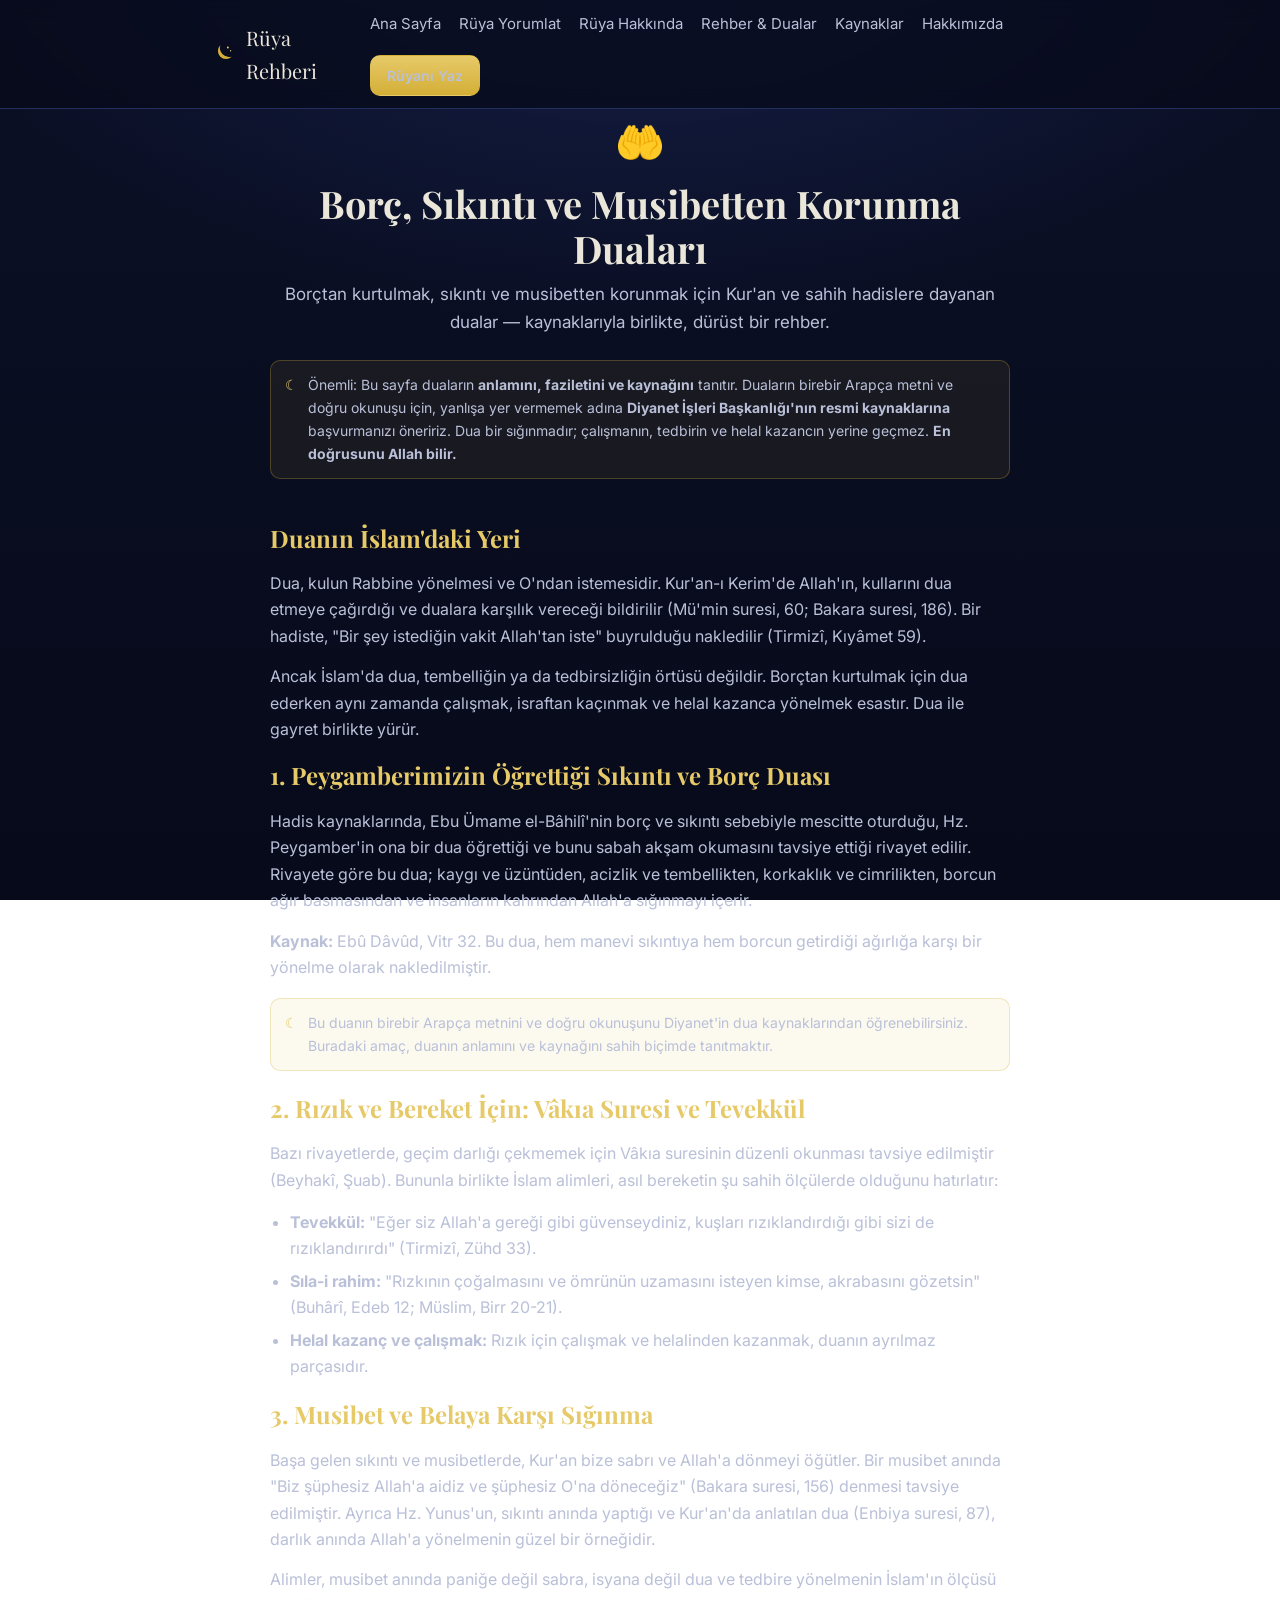
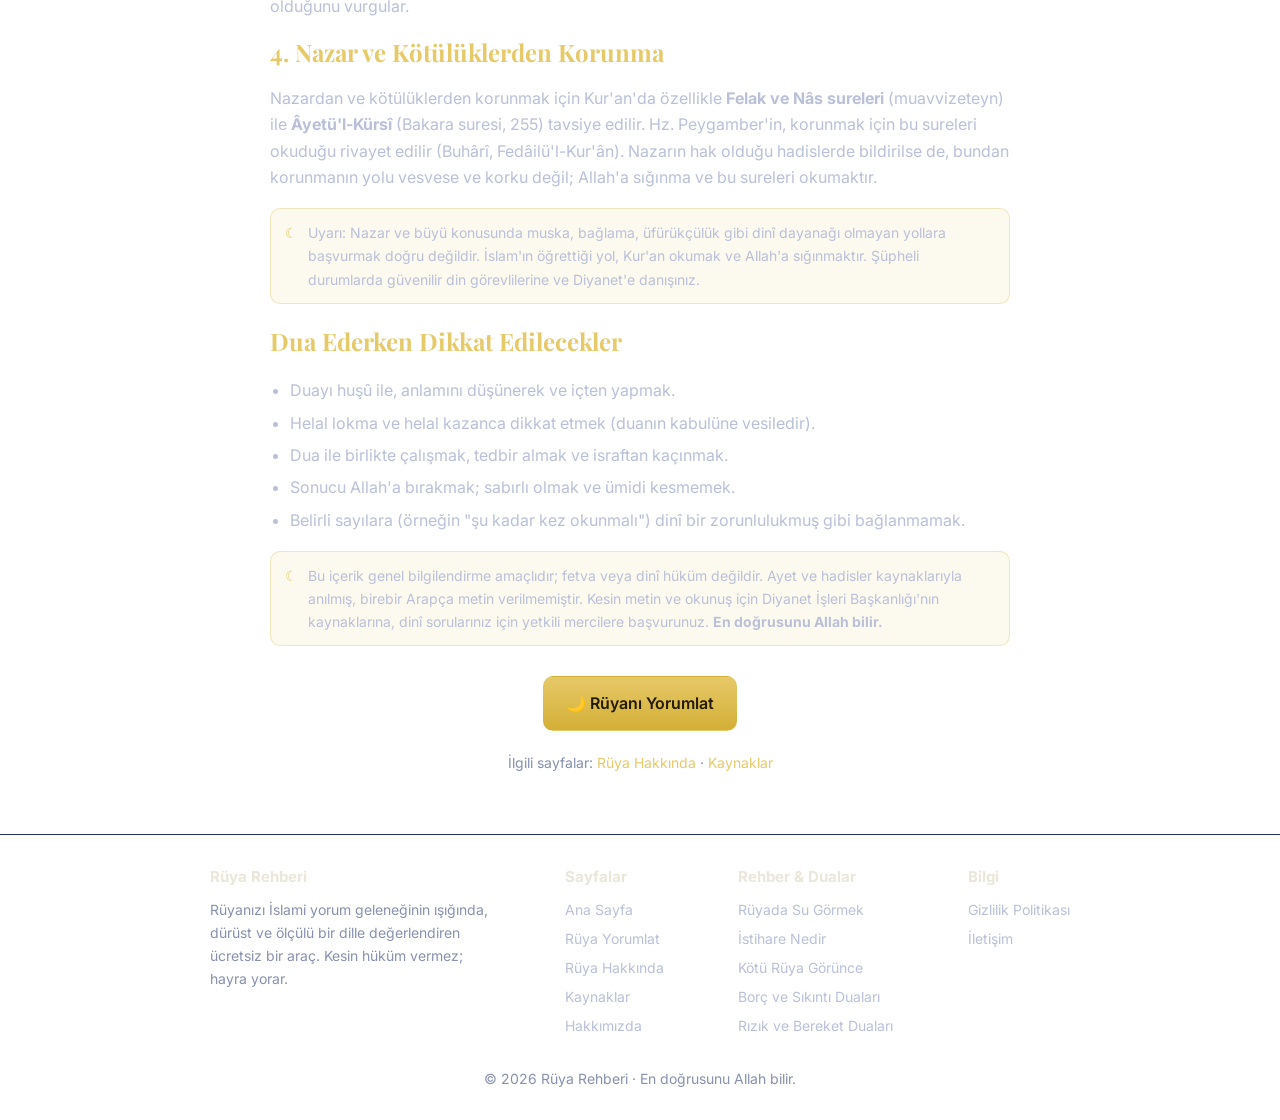
==== public/borctan-sikintidan-kurtulma-dualari.html @ 3b97206a "Add files via upload İçerik ekleme: 5 rehber/dua sayfası + hub + sitemap" ====
<!DOCTYPE html>
<html lang="tr">
<head>
<meta charset="UTF-8" />
<meta name="viewport" content="width=device-width, initial-scale=1" />
<title>Borç, Sıkıntı ve Musibetten Korunma Duaları — Kaynaklı Rehber | Rüya Rehberi</title>
<meta name="description" content="Borçtan kurtulmak, sıkıntı ve musibetten korunmak için Kur'an ve sahih hadislere dayanan dualar. Kaynaklarıyla birlikte, dürüst ve güvenilir bir rehber." />
<meta name="theme-color" content="#070a1a" />
<link rel="canonical" href="https://islamiruyarehberi.com/borctan-sikintidan-kurtulma-dualari.html" />
<meta property="og:type" content="article" />
<meta property="og:locale" content="tr_TR" />
<meta property="og:site_name" content="Rüya Rehberi" />
<meta property="og:title" content="Borç, Sıkıntı ve Musibetten Korunma Duaları" />
<meta property="og:description" content="Borçtan kurtulmak, sıkıntı ve musibetten korunmak için Kur'an ve sahih hadislere dayanan dualar, kaynaklarıyla." />
<meta property="og:url" content="https://islamiruyarehberi.com/borctan-sikintidan-kurtulma-dualari.html" />
<meta property="og:image" content="https://islamiruyarehberi.com/og-image.png" />
<meta name="twitter:card" content="summary_large_image" />
<meta name="twitter:title" content="Borç, Sıkıntı ve Musibetten Korunma Duaları" />
<meta name="twitter:description" content="Kur'an ve sahih hadislere dayanan, kaynaklı dua rehberi." />
<meta name="twitter:image" content="https://islamiruyarehberi.com/og-image.png" />
<link rel="icon" href="/favicon.svg" type="image/svg+xml" />
<link rel="icon" href="/favicon.ico" sizes="any" />
<link rel="apple-touch-icon" href="/apple-touch-icon.png" />
<link rel="manifest" href="/site.webmanifest" />
<link rel="preconnect" href="https://fonts.googleapis.com" />
<link rel="preconnect" href="https://fonts.gstatic.com" crossorigin />
<link href="https://fonts.googleapis.com/css2?family=Playfair+Display:wght@500;600;700&family=Inter:wght@400;500;600&display=swap" rel="stylesheet" />
<link rel="stylesheet" href="style.css" />
<script type="application/ld+json">
{
  "@context": "https://schema.org",
  "@type": "FAQPage",
  "mainEntity": [
    {
      "@type": "Question",
      "name": "Borçtan kurtulmak için Peygamberimizin öğrettiği dua var mıdır?",
      "acceptedAnswer": {
        "@type": "Answer",
        "text": "Evet. Hz. Peygamber'in, borç ve sıkıntı içindeki sahabi Ebu Ümame'ye bir dua öğrettiği, bunu sabah akşam okumasını tavsiye ettiği rivayet edilir (Ebu Davud, Vitr 32). Bu dua, kaygı ve üzüntüden Allah'a sığınmayı, borcun ağırlığından kurtulmayı içerir."
      }
    },
    {
      "@type": "Question",
      "name": "Rızık ve bereket için hangi sure okunur?",
      "acceptedAnswer": {
        "@type": "Answer",
        "text": "Rızık ve bereketle ilgili olarak Vâkıa suresinin okunmasını tavsiye eden rivayetler nakledilmiştir. Ancak asıl olan; helal kazanç, çalışmak, tevekkül ve sıla-i rahimdir. Dua bunların yerine değil, yanında bir sığınmadır."
      }
    },
    {
      "@type": "Question",
      "name": "Dua okuyunca borç kesin biter mi?",
      "acceptedAnswer": {
        "@type": "Answer",
        "text": "Dua bir sığınma ve yönelmedir; sihirli bir garanti değildir. İslam'da dua ile birlikte çalışmak, tedbir almak ve helal yollara başvurmak esastır. Sonucu veren Allah'tır; kula düşen hem dua etmek hem gayret göstermektir."
      }
    }
  ]
}
</script>
</head>
<body>
<a href="#ana-icerik" class="skip-link">İçeriğe atla</a>

<main id="ana-icerik" class="container" style="max-width:780px;">
  <div style="text-align:center;font-size:40px;margin-bottom:6px;" aria-hidden="true">🤲</div>
  <h1 class="page-title" style="text-align:center;">Borç, Sıkıntı ve Musibetten Korunma Duaları</h1>
  <p class="lead" style="text-align:center;">
    Borçtan kurtulmak, sıkıntı ve musibetten korunmak için Kur'an ve sahih
    hadislere dayanan dualar — kaynaklarıyla birlikte, dürüst bir rehber.
  </p>

  <div class="disclaimer" style="margin:18px 0 30px;">
    <span class="i" aria-hidden="true">☾</span>
    <span>
      Önemli: Bu sayfa duaların <strong>anlamını, faziletini ve kaynağını</strong>
      tanıtır. Duaların birebir Arapça metni ve doğru okunuşu için, yanlışa yer
      vermemek adına <strong>Diyanet İşleri Başkanlığı'nın resmi kaynaklarına</strong>
      başvurmanızı öneririz. Dua bir sığınmadır; çalışmanın, tedbirin ve helal
      kazancın yerine geçmez. <strong>En doğrusunu Allah bilir.</strong>
    </span>
  </div>

  <section class="section prose">
    <h2>Duanın İslam'daki Yeri</h2>
    <p>
      Dua, kulun Rabbine yönelmesi ve O'ndan istemesidir. Kur'an-ı Kerim'de
      Allah'ın, kullarını dua etmeye çağırdığı ve dualara karşılık vereceği
      bildirilir (Mü'min suresi, 60; Bakara suresi, 186). Bir hadiste, "Bir şey
      istediğin vakit Allah'tan iste" buyrulduğu nakledilir (Tirmizî, Kıyâmet 59).
    </p>
    <p>
      Ancak İslam'da dua, tembelliğin ya da tedbirsizliğin örtüsü değildir.
      Borçtan kurtulmak için dua ederken aynı zamanda çalışmak, israftan
      kaçınmak ve helal kazanca yönelmek esastır. Dua ile gayret birlikte
      yürür.
    </p>

    <h2>1. Peygamberimizin Öğrettiği Sıkıntı ve Borç Duası</h2>
    <p>
      Hadis kaynaklarında, Ebu Ümame el-Bâhilî'nin borç ve sıkıntı sebebiyle
      mescitte oturduğu, Hz. Peygamber'in ona bir dua öğrettiği ve bunu sabah
      akşam okumasını tavsiye ettiği rivayet edilir. Rivayete göre bu dua;
      kaygı ve üzüntüden, acizlik ve tembellikten, korkaklık ve cimrilikten,
      borcun ağır basmasından ve insanların kahrından Allah'a sığınmayı içerir.
    </p>
    <p>
      <strong>Kaynak:</strong> Ebû Dâvûd, Vitr 32. Bu dua, hem manevi sıkıntıya
      hem borcun getirdiği ağırlığa karşı bir yönelme olarak nakledilmiştir.
    </p>
    <div class="disclaimer">
      <span class="i" aria-hidden="true">☾</span>
      <span>
        Bu duanın birebir Arapça metnini ve doğru okunuşunu Diyanet'in dua
        kaynaklarından öğrenebilirsiniz. Buradaki amaç, duanın anlamını ve
        kaynağını sahih biçimde tanıtmaktır.
      </span>
    </div>

    <h2>2. Rızık ve Bereket İçin: Vâkıa Suresi ve Tevekkül</h2>
    <p>
      Bazı rivayetlerde, geçim darlığı çekmemek için Vâkıa suresinin düzenli
      okunması tavsiye edilmiştir (Beyhakî, Şuab). Bununla birlikte İslam
      alimleri, asıl bereketin şu sahih ölçülerde olduğunu hatırlatır:
    </p>
    <ul>
      <li>
        <strong>Tevekkül:</strong> "Eğer siz Allah'a gereği gibi güvenseydiniz,
        kuşları rızıklandırdığı gibi sizi de rızıklandırırdı" (Tirmizî, Zühd 33).
      </li>
      <li>
        <strong>Sıla-i rahim:</strong> "Rızkının çoğalmasını ve ömrünün uzamasını
        isteyen kimse, akrabasını gözetsin" (Buhârî, Edeb 12; Müslim, Birr 20-21).
      </li>
      <li>
        <strong>Helal kazanç ve çalışmak:</strong> Rızık için çalışmak ve helalinden
        kazanmak, duanın ayrılmaz parçasıdır.
      </li>
    </ul>

    <h2>3. Musibet ve Belaya Karşı Sığınma</h2>
    <p>
      Başa gelen sıkıntı ve musibetlerde, Kur'an bize sabrı ve Allah'a dönmeyi
      öğütler. Bir musibet anında "Biz şüphesiz Allah'a aidiz ve şüphesiz O'na
      döneceğiz" (Bakara suresi, 156) denmesi tavsiye edilmiştir. Ayrıca Hz.
      Yunus'un, sıkıntı anında yaptığı ve Kur'an'da anlatılan dua (Enbiya suresi,
      87), darlık anında Allah'a yönelmenin güzel bir örneğidir.
    </p>
    <p>
      Alimler, musibet anında paniğe değil sabra, isyana değil dua ve tedbire
      yönelmenin İslam'ın ölçüsü olduğunu vurgular.
    </p>

    <h2>4. Nazar ve Kötülüklerden Korunma</h2>
    <p>
      Nazardan ve kötülüklerden korunmak için Kur'an'da özellikle
      <strong>Felak ve Nâs sureleri</strong> (muavvizeteyn) ile
      <strong>Âyetü'l-Kürsî</strong> (Bakara suresi, 255) tavsiye edilir. Hz.
      Peygamber'in, korunmak için bu sureleri okuduğu rivayet edilir (Buhârî,
      Fedâilü'l-Kur'ân). Nazarın hak olduğu hadislerde bildirilse de, bundan
      korunmanın yolu vesvese ve korku değil; Allah'a sığınma ve bu sureleri
      okumaktır.
    </p>
    <div class="disclaimer">
      <span class="i" aria-hidden="true">☾</span>
      <span>
        Uyarı: Nazar ve büyü konusunda muska, bağlama, üfürükçülük gibi dinî
        dayanağı olmayan yollara başvurmak doğru değildir. İslam'ın öğrettiği yol,
        Kur'an okumak ve Allah'a sığınmaktır. Şüpheli durumlarda güvenilir din
        görevlilerine ve Diyanet'e danışınız.
      </span>
    </div>

    <h2>Dua Ederken Dikkat Edilecekler</h2>
    <ul>
      <li>Duayı huşû ile, anlamını düşünerek ve içten yapmak.</li>
      <li>Helal lokma ve helal kazanca dikkat etmek (duanın kabulüne vesiledir).</li>
      <li>Dua ile birlikte çalışmak, tedbir almak ve israftan kaçınmak.</li>
      <li>Sonucu Allah'a bırakmak; sabırlı olmak ve ümidi kesmemek.</li>
      <li>Belirli sayılara (örneğin "şu kadar kez okunmalı") dinî bir zorunlulukmuş gibi bağlanmamak.</li>
    </ul>

    <div class="disclaimer">
      <span class="i" aria-hidden="true">☾</span>
      <span>
        Bu içerik genel bilgilendirme amaçlıdır; fetva veya dinî hüküm değildir.
        Ayet ve hadisler kaynaklarıyla anılmış, birebir Arapça metin verilmemiştir.
        Kesin metin ve okunuş için Diyanet İşleri Başkanlığı'nın kaynaklarına,
        dinî sorularınız için yetkili mercilere başvurunuz.
        <strong>En doğrusunu Allah bilir.</strong>
      </span>
    </div>

    <div style="text-align:center;margin-top:30px;">
      <a href="yorumla.html" class="btn btn-gold">🌙 Rüyanı Yorumlat</a>
    </div>

    <p style="text-align:center;margin-top:20px;color:var(--ink-dim);font-size:14px;">
      İlgili sayfalar:
      <a href="ruya-hakkinda.html">Rüya Hakkında</a> ·
      <a href="kaynaklar.html">Kaynaklar</a>
    </p>
  </section>
</main>

<script src="site.js"></script>
</body>
</html>
---- public/style.css ----
/* ==========================================================================
   Rüya Rehberi — ortak stil
   Palet: derin gece laciverti + altın vurgu
   ========================================================================== */

:root {
  --bg: #070a1a;
  --bg-2: #0b1026;
  --panel: #111838;
  --panel-2: #0d1430;
  --line: #23305e;
  --ink: #eae6d9;
  --ink-soft: #b9c0d8;
  --ink-dim: #8891ad;
  --gold: #d4af37;
  --gold-soft: #e6c968;
  --accent: #6b7bd6;
  --danger: #e0796b;
  --ok: #7bc48a;
  --radius: 16px;
  --radius-sm: 10px;
  --maxw: 900px;
  --shadow: 0 18px 50px rgba(0, 0, 0, 0.45);
  --font-serif: "Playfair Display", "Georgia", "Times New Roman", serif;
  --font-body: "Inter", -apple-system, BlinkMacSystemFont, "Segoe UI", Roboto, sans-serif;
}

* { box-sizing: border-box; }

html { scroll-behavior: smooth; }

body {
  margin: 0;
  font-family: var(--font-body);
  color: var(--ink);
  background:
    radial-gradient(1200px 700px at 50% -10%, #16204a 0%, rgba(11, 16, 38, 0) 60%),
    linear-gradient(180deg, var(--bg-2) 0%, var(--bg) 100%);
  background-attachment: fixed;
  line-height: 1.65;
  min-height: 100vh;
  -webkit-font-smoothing: antialiased;
}

a { color: var(--gold-soft); text-decoration: none; }
a:hover { text-decoration: underline; }

.container { max-width: var(--maxw); margin: 0 auto; padding: 0 20px; }

/* ---- Üst menü ---- */
.site-header {
  position: sticky; top: 0; z-index: 40;
  backdrop-filter: blur(10px);
  background: rgba(7, 10, 26, 0.72);
  border-bottom: 1px solid var(--line);
}
.nav {
  display: flex; align-items: center; justify-content: space-between;
  gap: 16px; padding: 12px 20px; max-width: var(--maxw); margin: 0 auto;
}
.brand { display: flex; align-items: center; gap: 10px; font-family: var(--font-serif); font-size: 20px; color: var(--ink); }
.brand:hover { text-decoration: none; }
.brand .moon { width: 26px; height: 26px; flex: none; }
.nav-links { display: flex; gap: 18px; align-items: center; flex-wrap: wrap; }
.nav-links a { color: var(--ink-soft); font-size: 15px; }
.nav-links a:hover { color: var(--gold-soft); text-decoration: none; }
.nav-toggle { display: none; background: none; border: 1px solid var(--line); color: var(--ink); border-radius: 8px; padding: 6px 10px; font-size: 18px; cursor: pointer; }

/* ---- Genel bölümler ---- */
main { padding: 40px 0 20px; }
.page-title { font-family: var(--font-serif); font-size: clamp(26px, 5vw, 38px); margin: 0 0 8px; color: var(--ink); line-height: 1.2; }
.lead { color: var(--ink-soft); font-size: 17px; margin: 0 0 24px; }
.section { margin: 40px 0; }
.section h2 { font-family: var(--font-serif); font-size: 24px; color: var(--gold-soft); margin: 0 0 12px; }
.section h3 { font-size: 18px; color: var(--ink); margin: 22px 0 6px; }
.prose p { color: var(--ink-soft); margin: 0 0 14px; }
.prose ul { color: var(--ink-soft); padding-left: 20px; }
.prose li { margin: 6px 0; }

/* ---- Kart ---- */
.card {
  background: linear-gradient(180deg, var(--panel) 0%, var(--panel-2) 100%);
  border: 1px solid var(--line);
  border-radius: var(--radius);
  padding: 22px;
  box-shadow: var(--shadow);
}

/* ---- Butonlar ---- */
.btn {
  display: inline-flex; align-items: center; justify-content: center; gap: 8px;
  font-family: var(--font-body); font-size: 16px; font-weight: 600;
  padding: 13px 22px; border-radius: var(--radius-sm); cursor: pointer;
  border: 1px solid transparent; transition: transform .05s ease, filter .15s ease;
}
.btn:hover { text-decoration: none; }
.btn:active { transform: translateY(1px); }
.btn-gold { background: linear-gradient(180deg, var(--gold-soft), var(--gold)); color: #241b02; }
.btn-gold:hover { filter: brightness(1.06); }
.btn-ghost { background: transparent; color: var(--ink); border-color: var(--line); }
.btn-ghost:hover { border-color: var(--gold); color: var(--gold-soft); }
.btn:disabled { opacity: .5; cursor: not-allowed; }

/* ---- Uyarı şeridi ---- */
.disclaimer {
  display: flex; gap: 10px; align-items: flex-start;
  background: rgba(212, 175, 55, 0.08);
  border: 1px solid rgba(212, 175, 55, 0.28);
  border-radius: var(--radius-sm); padding: 12px 14px; color: var(--ink-soft);
  font-size: 14px; margin: 18px 0;
}
.disclaimer .i { color: var(--gold-soft); flex: none; }

/* ---- Alt bilgi ---- */
.site-footer {
  border-top: 1px solid var(--line); margin-top: 60px; padding: 30px 0;
  color: var(--ink-dim); font-size: 14px;
}
.footer-grid { display: flex; flex-wrap: wrap; gap: 30px; justify-content: space-between; }
.footer-grid a { color: var(--ink-soft); display: block; margin: 6px 0; font-size: 14px; }
.footer-grid a:hover { color: var(--gold-soft); text-decoration: none; }
.footer-col h4 { color: var(--ink); font-size: 15px; margin: 0 0 8px; }
.footer-bottom { margin-top: 24px; text-align: center; color: var(--ink-dim); }

/* ---- Yıldız alanı (hero) ---- */
.stars { position: absolute; inset: 0; overflow: hidden; pointer-events: none; z-index: 0; }
.star { position: absolute; background: #fff; border-radius: 50%; opacity: .5; animation: tw 4s infinite ease-in-out; }
@keyframes tw { 0%, 100% { opacity: .2; } 50% { opacity: .9; } }

/* ---- Erişilebilirlik ---- */
:focus-visible { outline: 2px solid var(--gold-soft); outline-offset: 2px; }
@media (prefers-reduced-motion: reduce) {
  * { animation: none !important; scroll-behavior: auto !important; }
}

/* ---- Mobil ---- */
@media (max-width: 720px) {
  .nav-links { display: none; position: absolute; top: 100%; left: 0; right: 0;
    flex-direction: column; align-items: flex-start; gap: 0;
    background: var(--bg-2); border-bottom: 1px solid var(--line); padding: 8px 20px 16px; }
  .nav-links.open { display: flex; }
  .nav-links a { padding: 10px 0; width: 100%; border-bottom: 1px solid var(--line); }
  .nav-toggle { display: inline-block; }
  .footer-grid { gap: 20px; }
}

/* ==========================================================================
   1. Tur geliştirmeleri: kartlı sonuç, detay seçici, erişilebilirlik
   ========================================================================== */

/* Skip link (erişilebilirlik) */
.skip-link {
  position: absolute; left: -999px; top: 0; z-index: 100;
  background: var(--gold); color: #241b02; padding: 10px 16px;
  border-radius: 0 0 8px 0; font-weight: 600;
}
.skip-link:focus { left: 0; text-decoration: none; }

/* Detay seçici */
.detay-secim {
  display: flex; align-items: center; flex-wrap: wrap; gap: 14px;
  margin-top: 14px; padding-top: 14px; border-top: 1px solid var(--line);
}
.detay-etiket { color: var(--ink-dim); font-size: 14px; }
.detay-secim label {
  display: inline-flex; align-items: center; gap: 6px;
  color: var(--ink-soft); font-size: 15px; cursor: pointer;
}
.detay-secim input { accent-color: var(--gold); cursor: pointer; }

/* Yorum kartları */
.yorum-kart {
  background: linear-gradient(180deg, var(--panel) 0%, var(--panel-2) 100%);
  border: 1px solid var(--line); border-radius: var(--radius);
  padding: 20px 22px; margin-bottom: 16px;
  box-shadow: var(--shadow);
  transition: border-color .18s ease, transform .18s ease;
}
.yorum-kart:hover { border-color: rgba(212,175,55,.4); transform: translateY(-2px); }
.yorum-kart-bas { display: flex; align-items: center; gap: 10px; margin-bottom: 10px; }
.yorum-kart-bas h3 {
  font-family: var(--font-serif); color: var(--gold-soft);
  font-size: 19px; margin: 0;
}
.yorum-ikon {
  flex: none; width: 30px; height: 30px; display: inline-flex;
  align-items: center; justify-content: center;
  color: var(--gold); background: rgba(212,175,55,.1);
  border: 1px solid rgba(212,175,55,.25); border-radius: 8px;
}
.yorum-ikon svg { width: 18px; height: 18px; }
.yorum-kart-icerik p { color: var(--ink-soft); margin: 0 0 10px; }
.yorum-kart-icerik p:last-child { margin-bottom: 0; }
.yorum-kart-icerik ul { color: var(--ink-soft); padding-left: 20px; margin: 8px 0; }
.yorum-kart-icerik li { margin: 5px 0; }
.yorum-kart-icerik strong { color: var(--ink); }

/* Kaynaklar (açılır) */
.kaynak-detay {
  background: var(--panel-2); border: 1px solid var(--line);
  border-radius: var(--radius-sm); padding: 4px 16px; margin-top: 8px;
}
.kaynak-detay summary {
  cursor: pointer; padding: 12px 0; color: var(--gold-soft);
  font-family: var(--font-serif); font-size: 16px; list-style: none;
}
.kaynak-detay summary::-webkit-details-marker { display: none; }
.kaynak-detay summary::before { content: "▸ "; color: var(--gold); }
.kaynak-detay[open] summary::before { content: "▾ "; }
.kaynak-liste { margin: 0 0 10px; padding-left: 18px; color: var(--ink-dim); font-size: 14px; }
.kaynak-liste li { margin: 5px 0; }
.kaynak-liste .k-baslik { color: var(--ink-soft); }
.kaynak-liste .k-ref { font-style: italic; }
.kaynak-not { color: var(--ink-dim); font-size: 13px; margin: 8px 0 12px; }

/* Kopyala butonu başarı durumu */
.btn.ok { border-color: var(--ok); color: var(--ok); }

/* Textarea otomatik büyüme için */
/* Rüya yazım alanı: tam genişlik, rahat yükseklik (eski sürümdeki gibi) */
#ruya {
  width: 100%;
  display: block;
  min-height: 200px;
  padding: 14px;
  border-radius: 10px;
  border: 1px solid var(--line);
  background: var(--bg-2);
  color: var(--ink);
  font-family: var(--font-body);
  font-size: 16px;
  line-height: 1.6;
  resize: vertical;
  overflow-y: auto;
}
#ruya::placeholder { color: var(--ink-dim); }
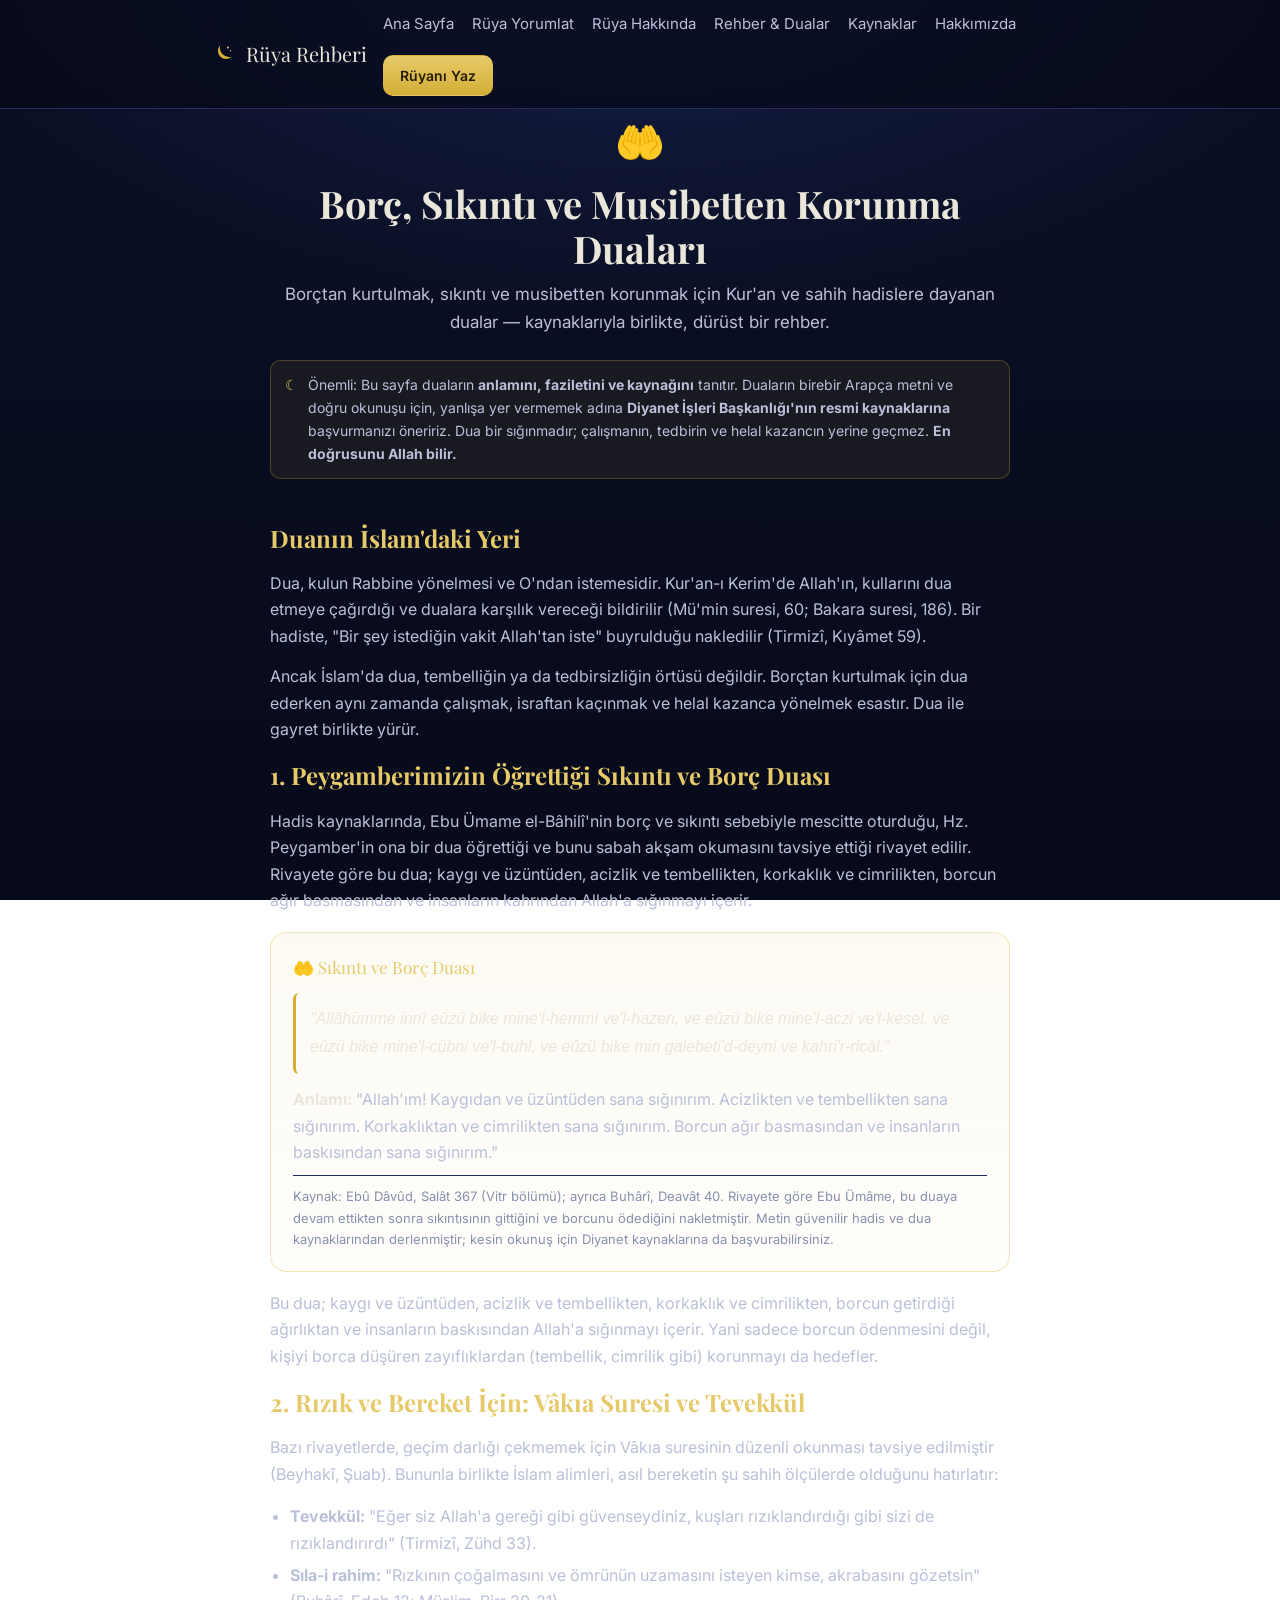
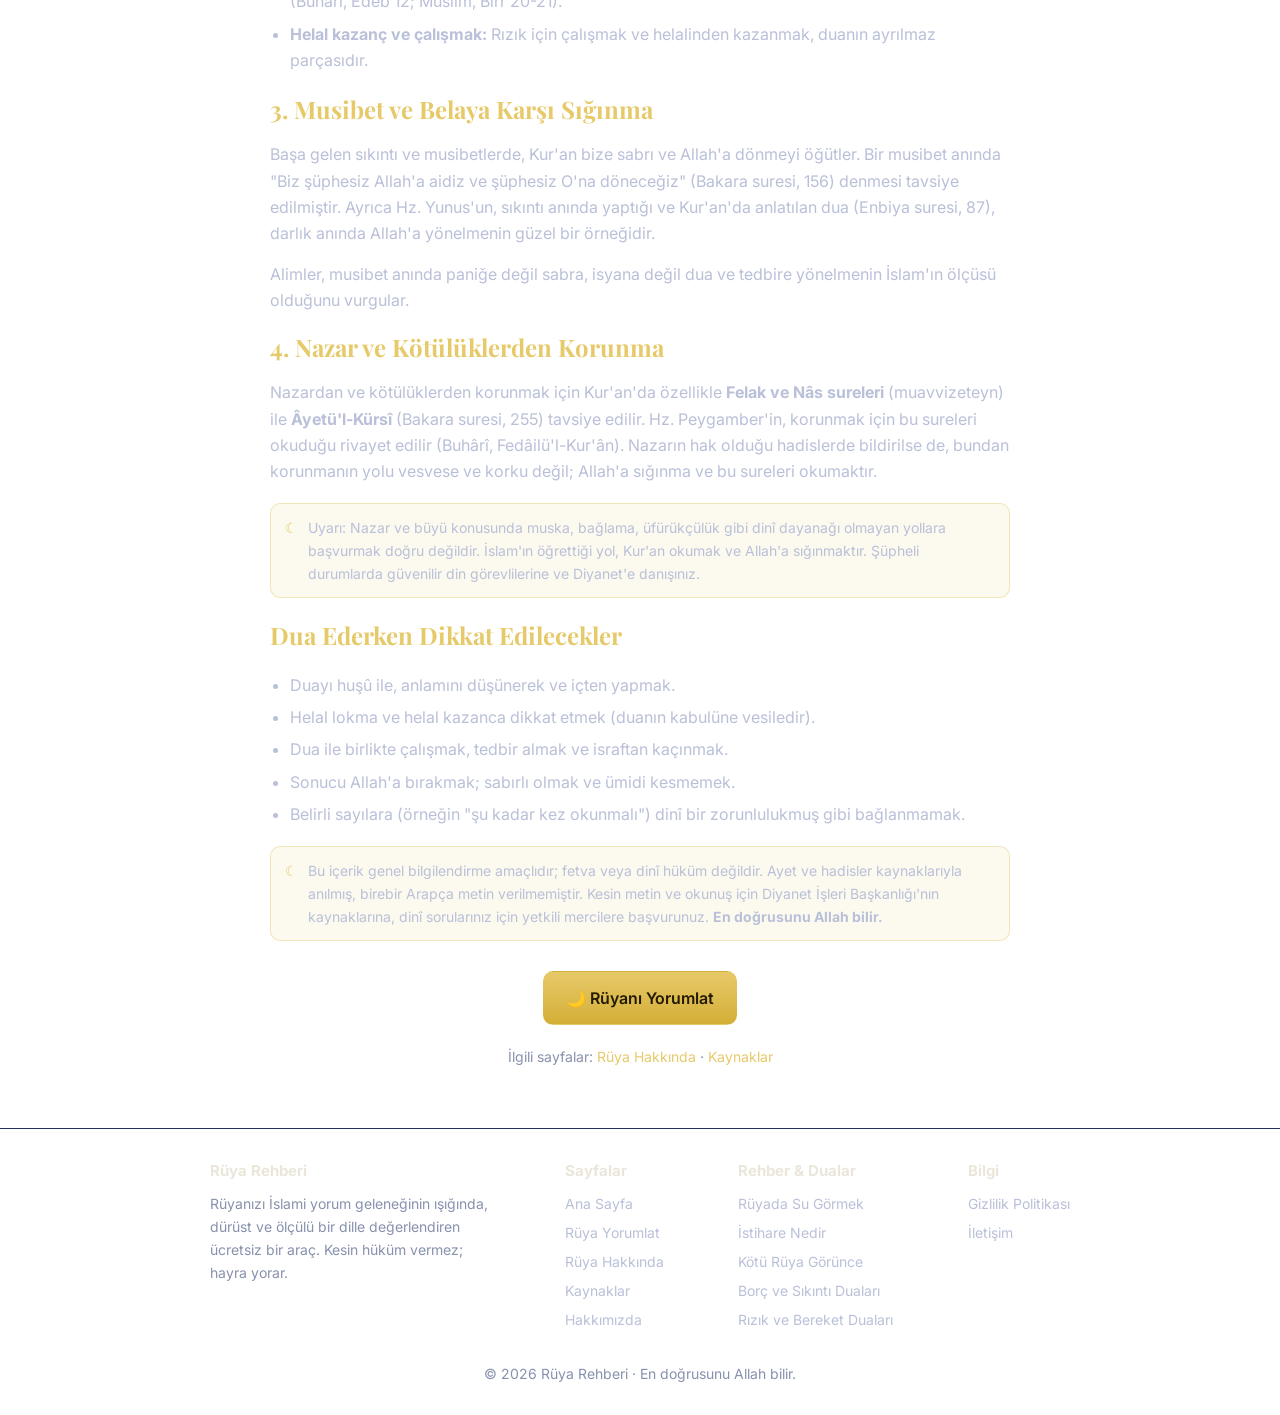
==== commit 2a178b98: "Add files via upload" ====
--- a/public/borctan-sikintidan-kurtulma-dualari.html
+++ b/public/borctan-sikintidan-kurtulma-dualari.html
@@ -104,18 +104,32 @@
       kaygı ve üzüntüden, acizlik ve tembellikten, korkaklık ve cimrilikten,
       borcun ağır basmasından ve insanların kahrından Allah'a sığınmayı içerir.
     </p>
-    <p>
-      <strong>Kaynak:</strong> Ebû Dâvûd, Vitr 32. Bu dua, hem manevi sıkıntıya
-      hem borcun getirdiği ağırlığa karşı bir yönelme olarak nakledilmiştir.
-    </p>
-    <div class="disclaimer">
-      <span class="i" aria-hidden="true">☾</span>
-      <span>
-        Bu duanın birebir Arapça metnini ve doğru okunuşunu Diyanet'in dua
-        kaynaklarından öğrenebilirsiniz. Buradaki amaç, duanın anlamını ve
-        kaynağını sahih biçimde tanıtmaktır.
-      </span>
-    </div>
+    <div class="dua-kutu">
+      <p class="dua-baslik">🤲 Sıkıntı ve Borç Duası</p>
+      <p class="dua-okunus">
+        "Allâhümme innî eûzü bike mine'l-hemmi ve'l-hazen, ve eûzü bike
+        mine'l-aczi ve'l-kesel, ve eûzü bike mine'l-cübni ve'l-buhl, ve eûzü bike
+        min galebeti'd-deyni ve kahri'r-ricâl."
+      </p>
+      <p class="dua-anlam">
+        <strong>Anlamı:</strong> "Allah'ım! Kaygıdan ve üzüntüden sana sığınırım.
+        Acizlikten ve tembellikten sana sığınırım. Korkaklıktan ve cimrilikten sana
+        sığınırım. Borcun ağır basmasından ve insanların baskısından sana sığınırım."
+      </p>
+      <p class="dua-kaynak">
+        Kaynak: Ebû Dâvûd, Salât 367 (Vitr bölümü); ayrıca Buhârî, Deavât 40.
+        Rivayete göre Ebu Ümâme, bu duaya devam ettikten sonra sıkıntısının
+        gittiğini ve borcunu ödediğini nakletmiştir. Metin güvenilir hadis ve dua
+        kaynaklarından derlenmiştir; kesin okunuş için Diyanet kaynaklarına da
+        başvurabilirsiniz.
+      </p>
+    </div>
+    <p>
+      Bu dua; kaygı ve üzüntüden, acizlik ve tembellikten, korkaklık ve
+      cimrilikten, borcun getirdiği ağırlıktan ve insanların baskısından Allah'a
+      sığınmayı içerir. Yani sadece borcun ödenmesini değil, kişiyi borca düşüren
+      zayıflıklardan (tembellik, cimrilik gibi) korunmayı da hedefler.
+    </p>
 
     <h2>2. Rızık ve Bereket İçin: Vâkıa Suresi ve Tevekkül</h2>
     <p>
--- a/public/style.css
+++ b/public/style.css
@@ -58,7 +58,7 @@
   display: flex; align-items: center; justify-content: space-between;
   gap: 16px; padding: 12px 20px; max-width: var(--maxw); margin: 0 auto;
 }
-.brand { display: flex; align-items: center; gap: 10px; font-family: var(--font-serif); font-size: 20px; color: var(--ink); }
+.brand { display: flex; align-items: center; gap: 10px; font-family: var(--font-serif); font-size: 20px; color: var(--ink); white-space: nowrap; flex: none; }
 .brand:hover { text-decoration: none; }
 .brand .moon { width: 26px; height: 26px; flex: none; }
 .nav-links { display: flex; gap: 18px; align-items: center; flex-wrap: wrap; }
@@ -95,7 +95,8 @@
 }
 .btn:hover { text-decoration: none; }
 .btn:active { transform: translateY(1px); }
-.btn-gold { background: linear-gradient(180deg, var(--gold-soft), var(--gold)); color: #241b02; }
+.btn-gold { background: linear-gradient(180deg, var(--gold-soft), var(--gold)); color: #241b02 !important; }
+.btn-gold:visited, a.btn-gold { color: #241b02 !important; }
 .btn-gold:hover { filter: brightness(1.06); }
 .btn-ghost { background: transparent; color: var(--ink); border-color: var(--line); }
 .btn-ghost:hover { border-color: var(--gold); color: var(--gold-soft); }
@@ -234,3 +235,22 @@
   overflow-y: auto;
 }
 #ruya::placeholder { color: var(--ink-dim); }
+
+/* Dua metni kutusu (Arapça okunuş + meal + kaynak) */
+.dua-kutu {
+  background: linear-gradient(180deg, rgba(212,175,55,.06), rgba(212,175,55,.02));
+  border: 1px solid rgba(212,175,55,.3);
+  border-radius: var(--radius); padding: 20px 22px; margin: 18px 0;
+}
+.dua-kutu .dua-baslik { color: var(--gold-soft); font-family: var(--font-serif); font-size: 17px; margin: 0 0 12px; }
+.dua-kutu .dua-okunus {
+  color: var(--ink); font-size: 16px; line-height: 1.8; font-style: italic;
+  padding: 12px 14px; background: rgba(255,255,255,.03);
+  border-left: 3px solid var(--gold); border-radius: 6px; margin: 0 0 12px;
+}
+.dua-kutu .dua-anlam { color: var(--ink-soft); margin: 0 0 10px; }
+.dua-kutu .dua-anlam strong { color: var(--ink); }
+.dua-kutu .dua-kaynak {
+  color: var(--ink-dim); font-size: 13px; margin: 8px 0 0;
+  padding-top: 10px; border-top: 1px solid var(--line);
+}
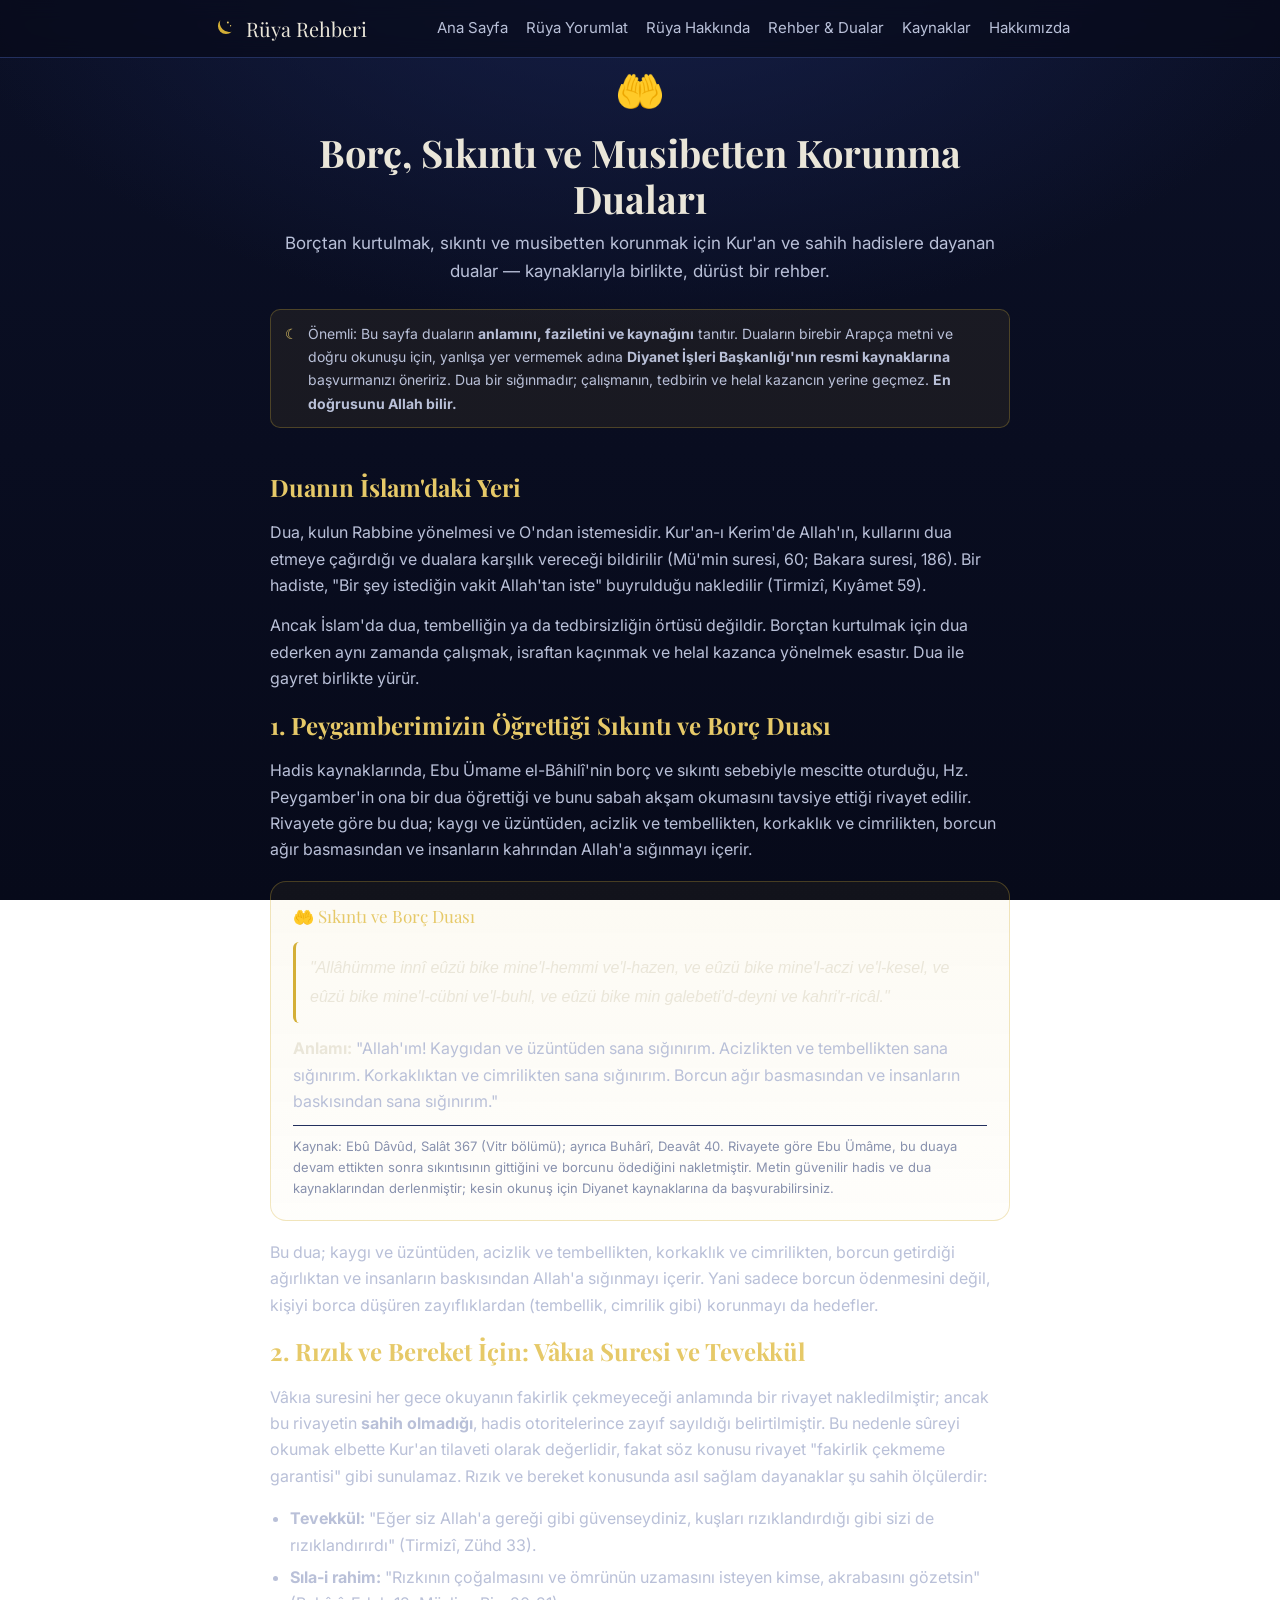
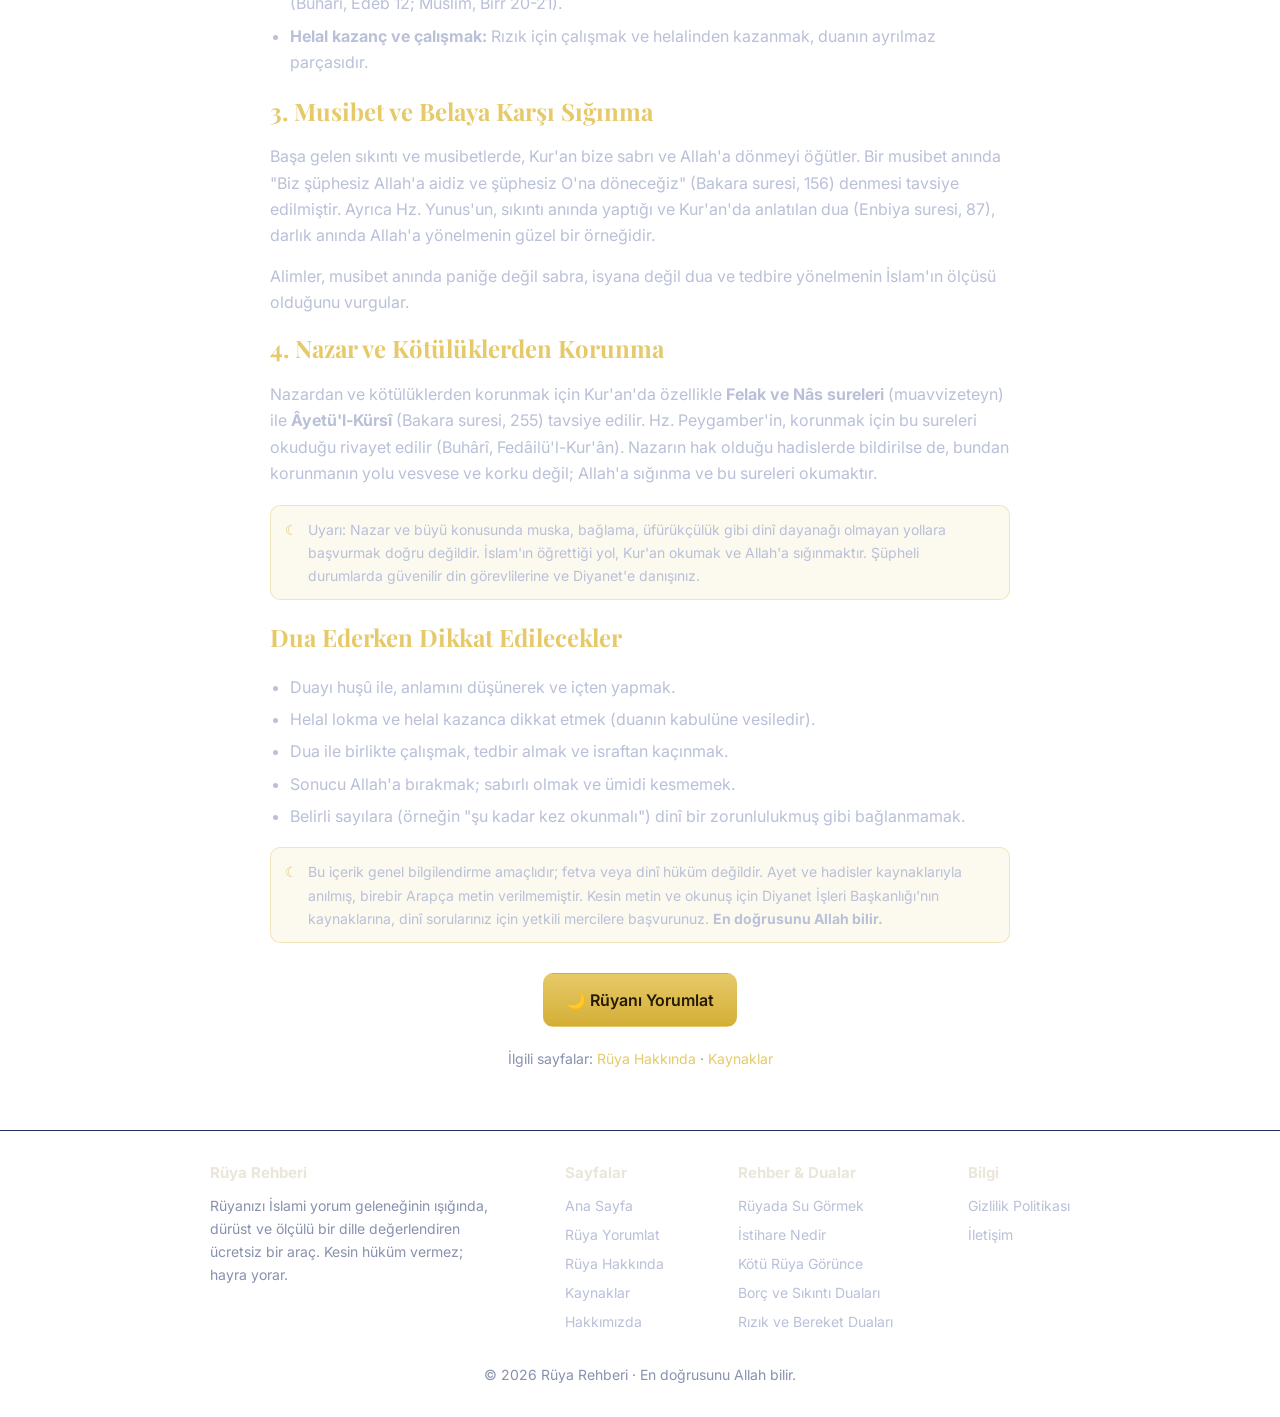
==== commit deb965e9: "Add files via upload" ====
--- a/public/borctan-sikintidan-kurtulma-dualari.html
+++ b/public/borctan-sikintidan-kurtulma-dualari.html
@@ -44,7 +44,7 @@
       "name": "Rızık ve bereket için hangi sure okunur?",
       "acceptedAnswer": {
         "@type": "Answer",
-        "text": "Rızık ve bereketle ilgili olarak Vâkıa suresinin okunmasını tavsiye eden rivayetler nakledilmiştir. Ancak asıl olan; helal kazanç, çalışmak, tevekkül ve sıla-i rahimdir. Dua bunların yerine değil, yanında bir sığınmadır."
+        "text": "Vâkıa suresini her gece okuyanın fakirlik çekmeyeceği anlamındaki rivayetin sahih olmadığı, zayıf sayıldığı belirtilmiştir. Asıl olan; helal kazanç, çalışmak, tevekkül ve sıla-i rahimdir. Dua bunların yerine değil, yanında bir sığınmadır."
       }
     },
     {
@@ -133,9 +133,12 @@
 
     <h2>2. Rızık ve Bereket İçin: Vâkıa Suresi ve Tevekkül</h2>
     <p>
-      Bazı rivayetlerde, geçim darlığı çekmemek için Vâkıa suresinin düzenli
-      okunması tavsiye edilmiştir (Beyhakî, Şuab). Bununla birlikte İslam
-      alimleri, asıl bereketin şu sahih ölçülerde olduğunu hatırlatır:
+      Vâkıa suresini her gece okuyanın fakirlik çekmeyeceği anlamında bir rivayet
+      nakledilmiştir; ancak bu rivayetin <strong>sahih olmadığı</strong>, hadis
+      otoritelerince zayıf sayıldığı belirtilmiştir. Bu nedenle sûreyi okumak elbette
+      Kur'an tilaveti olarak değerlidir, fakat söz konusu rivayet "fakirlik çekmeme
+      garantisi" gibi sunulamaz. Rızık ve bereket konusunda asıl sağlam dayanaklar
+      şu sahih ölçülerdir:
     </p>
     <ul>
       <li>
